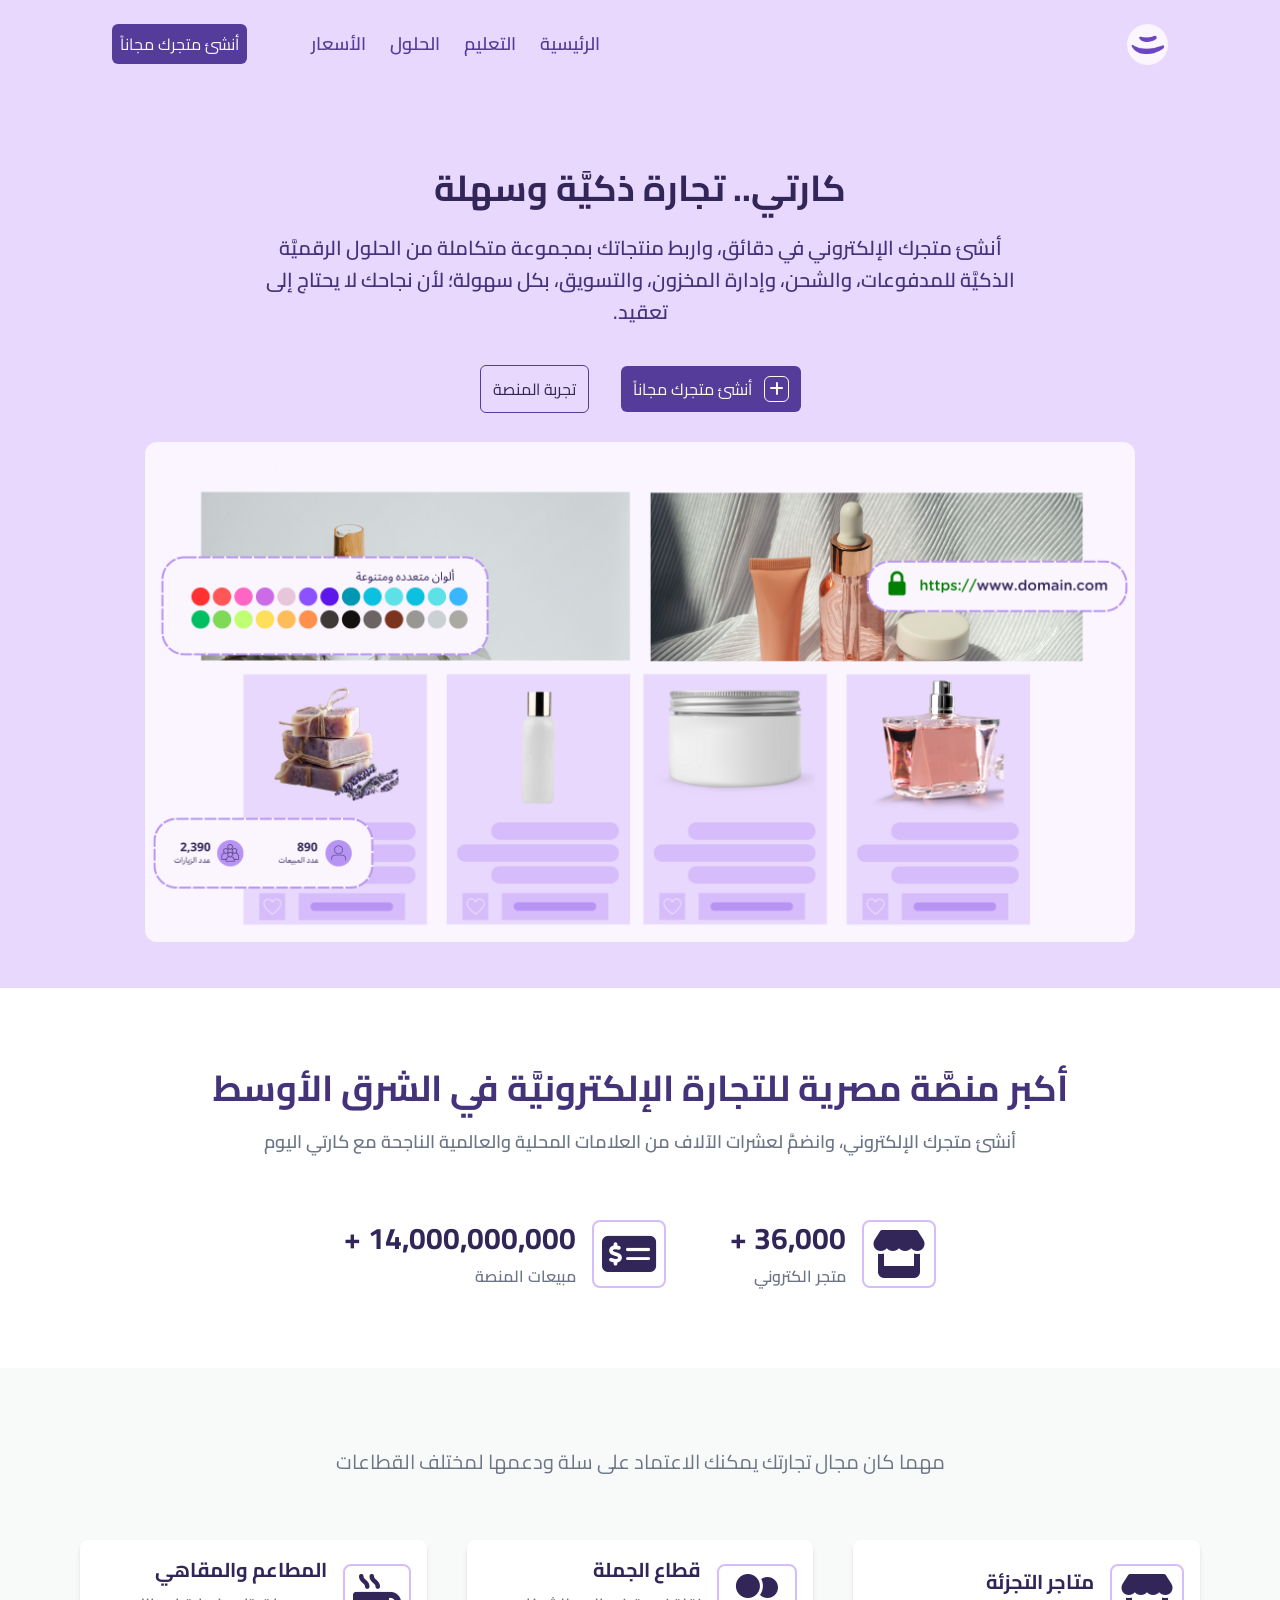
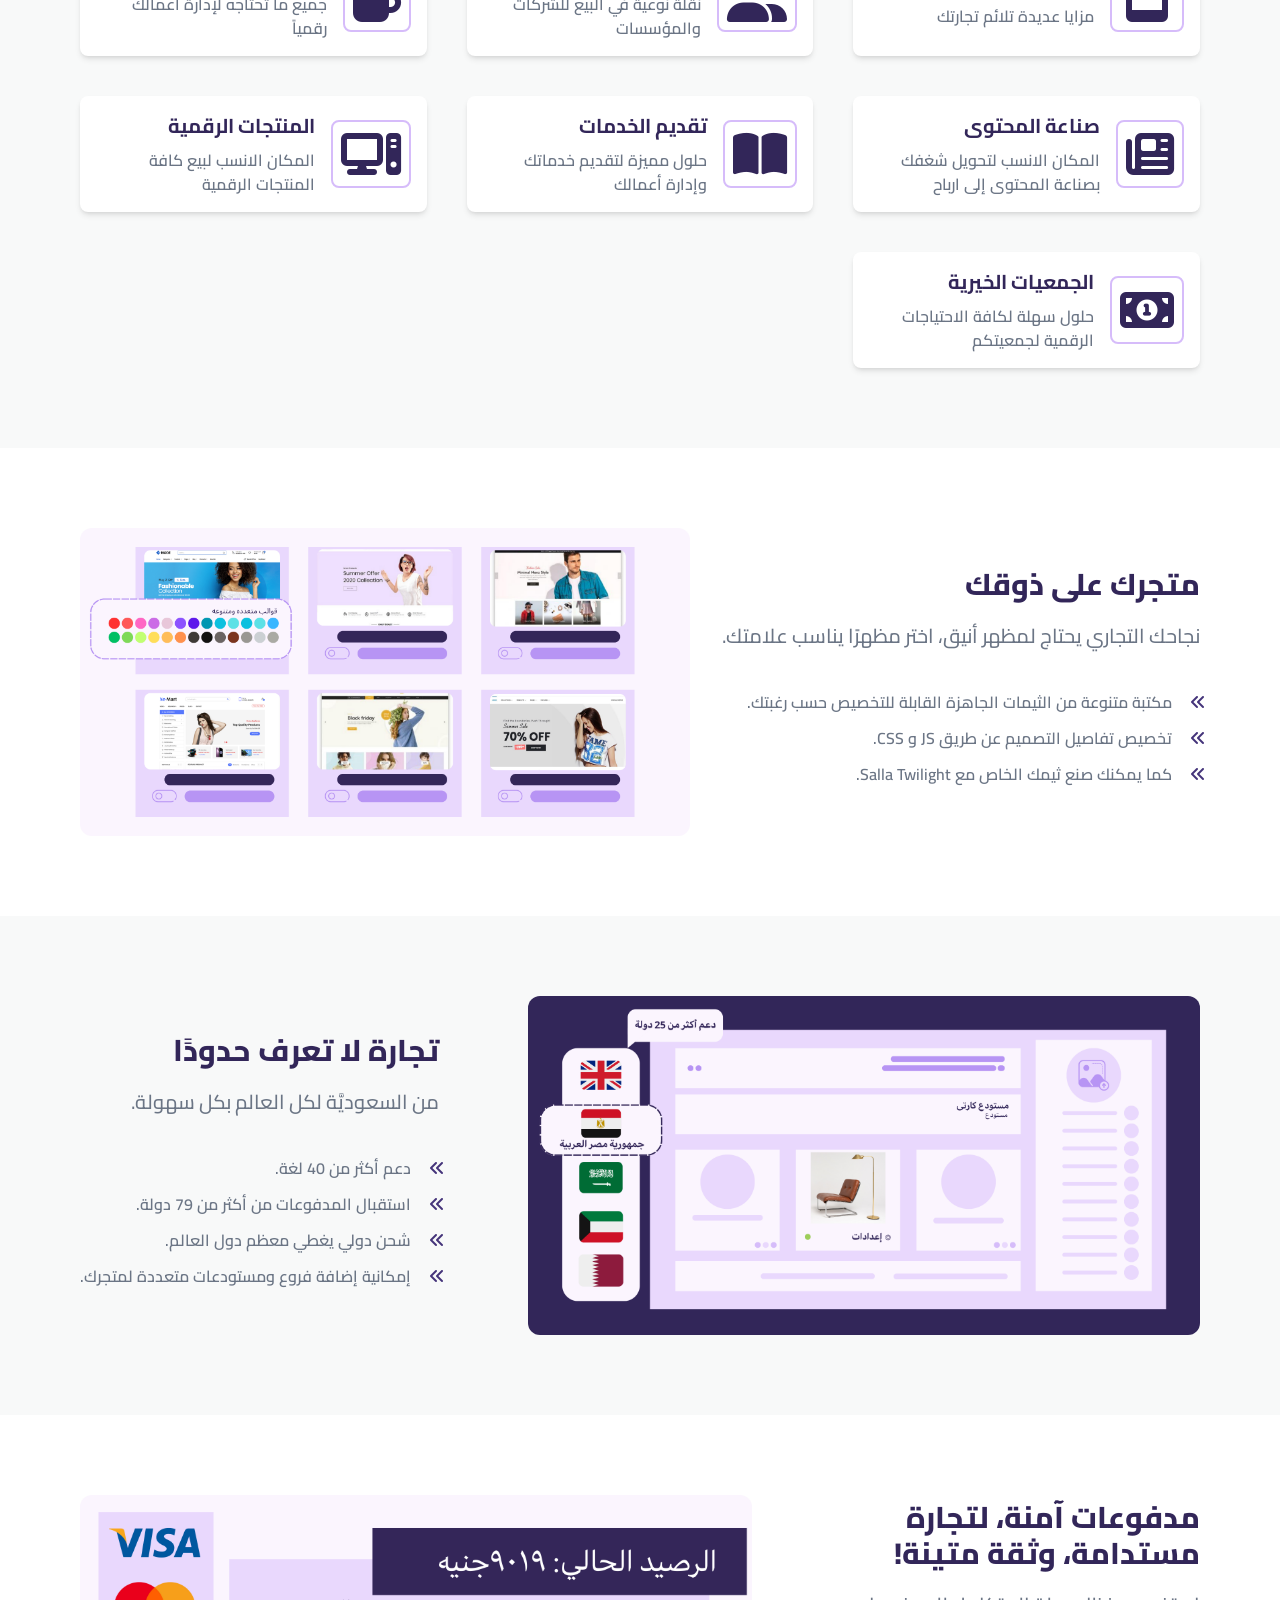
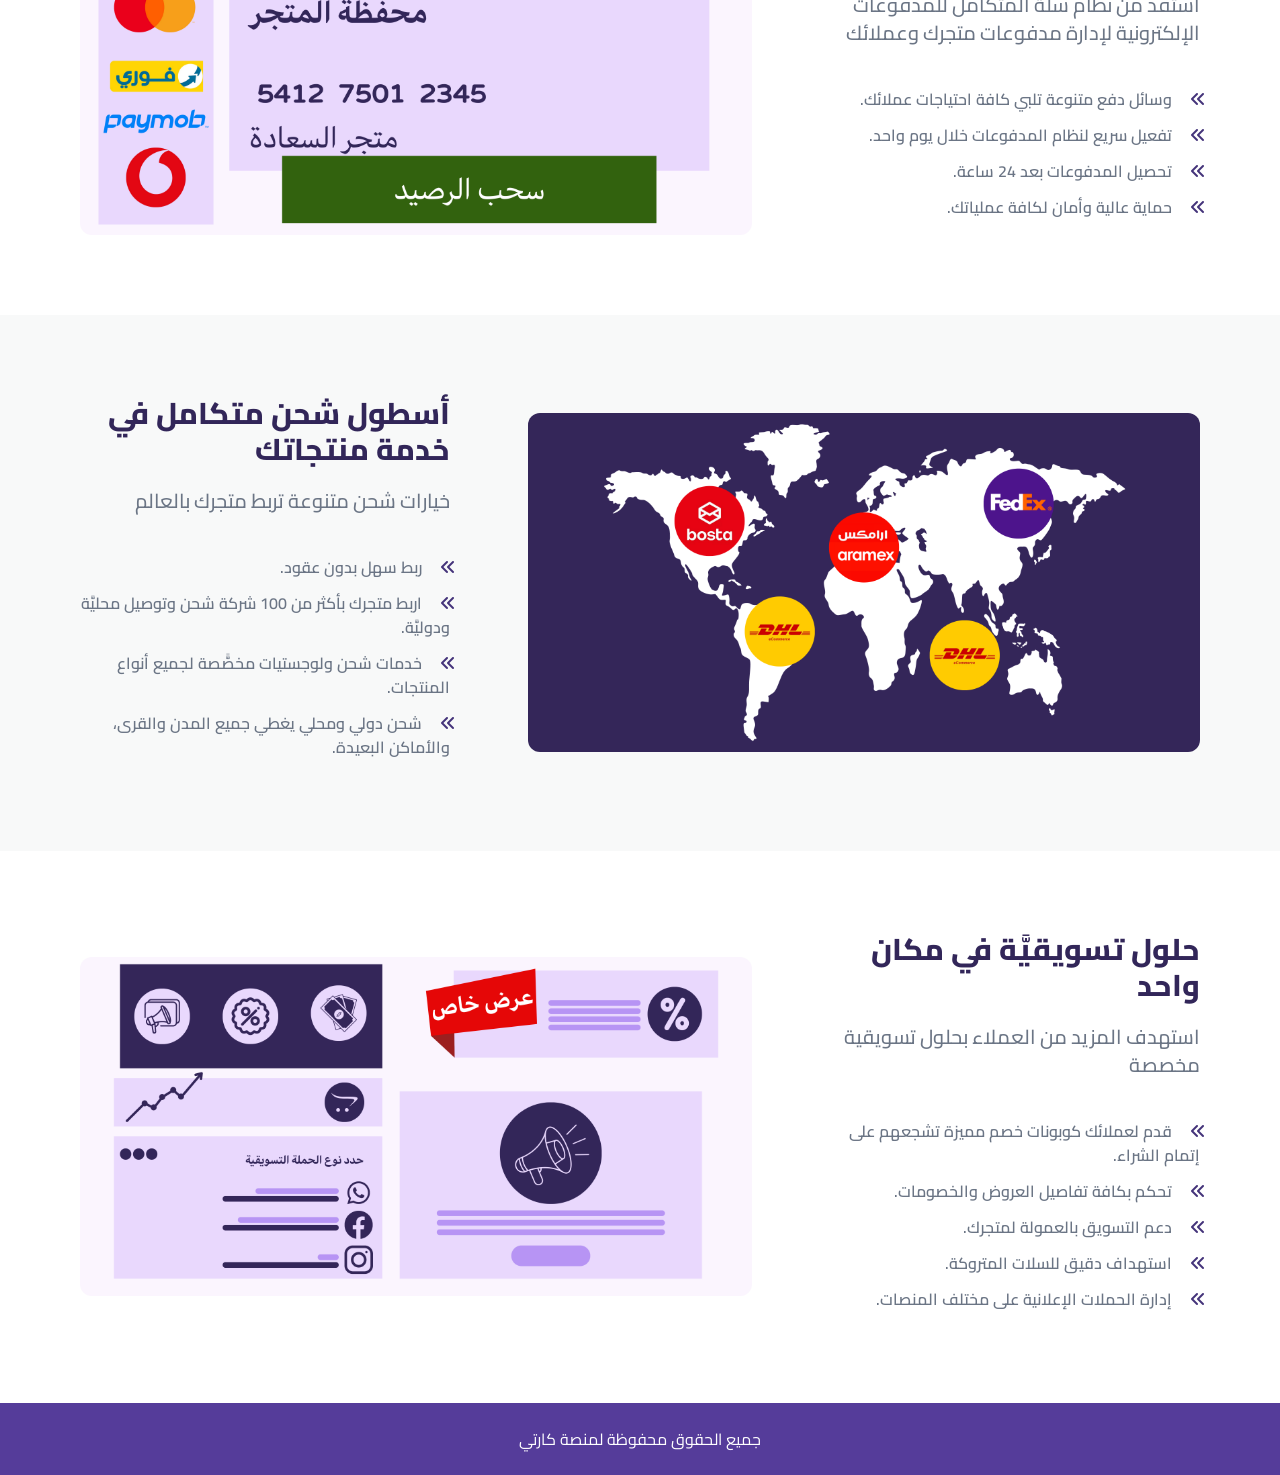
==== index.html @ 10e51c7d "Uplaod Design" ====
<!DOCTYPE html>
<html lang="en" dir="rtl">
<head>
    <meta charset="UTF-8">
    <meta http-equiv="X-UA-Compatible" content="IE=edge">
    <meta name="viewport" content="width=device-width, initial-scale=1.0">
    <title>الرئيسية - كارتي</title>
    <!-- Tailwind CSS file -->
    <link href="./css/tailwind.css" rel="stylesheet">
    <!-- Font Awesome CSS file -->
    <link href="./css/all.min.css" rel="stylesheet">
    <!-- Google Font -->
    <link rel="preconnect" href="https://fonts.googleapis.com">
    <link rel="preconnect" href="https://fonts.gstatic.com" crossorigin>
    <link href="https://fonts.googleapis.com/css2?family=Cairo:wght@200;300;400;500;600;700;800;900;1000&family=Raleway:wght@100;200;300;400;500;600;700;800;900&display=swap" rel="stylesheet">
    <!-- Animation cdn -->
    <link href="https://unpkg.com/aos@2.3.1/dist/aos.css" rel="stylesheet">
    <!-- Icon -->
    <link rel="icon" href="./img/logo.ico">
</head>
<body>
    <div id="app" class="relative">
        <!-- ********** Start Navbar ********** -->
        <nav class="navbar h-[88px] bg-purple-100 fixed left-0 top-0 w-full z-50 py-2">
            <div class="container px-5 xl:px-28 mx-auto flex justify-between items-center">
                <!-- Logo -->
                <div class="logo w-36 max-h-[41px]">
                    <img loading="lazy" src="./img/logo.ico" alt="logo" class="max-w-full max-h-[41px]">
                </div>
                <div class="row flex justify-between items-center">
                    <!-- UL Navbar -->
                    <div class="ul flex gap-8 items-center py-4">
                        <!-- Nav in full screen -->
                        <div class="flex gap-16">
                            <ul class="hidden lg:flex gap-6 font-medium text-white items-center">
                                <li>
                                    <a href="#" class="hover:text-purple-900 text-purple-700 font-semibold text-lg duration-300" aria-label="Read more about Seminole tax hike"
                                        data-text="home">الرئيسية</a>
                                </li>
                                <li>
                                    <a href="#learn" class="hover:text-purple-900 text-purple-700 font-semibold text-lg duration-300"
                                        aria-label="Read more about Seminole tax hike" data-text="learn">التعليم</a>
                                </li>
                                <li>
                                    <a href="#solve" class="hover:text-purple-900 text-purple-700 font-semibold text-lg duration-300"
                                        aria-label="Read more about Seminole tax hike" data-text="solve">الحلول</a>
                                </li>
                                <li>
                                    <a href="#price" class="hover:text-purple-900 text-purple-700 font-semibold text-lg duration-300"
                                        aria-label="Read more about Seminole tax hike" data-text="price">الأسعار</a>
                                </li>
                            </ul>
                            <div class="signup hidden lg:flex">
                                <a href="#" target="_blank" class="bg-purple-700 hover:bg-purple-800 py-2 px-2 duration-300 text-warning-50 rounded-md">أنشئ متجرك مجاناً</a>
                            </div>
                        </div>
                        <!-- Nav in Mobile -->
                        <ul class="sidebar w-full flex flex-col gap-4 py-3 absolute left-0 top-[57px] -translate-x-[100%] bg-purple-200 text-white duration-500">
                            <li>
                                <a href="#" class="w-full p-2 hover:text-purple-900 hover:bg-purple-400 duration-300 block"
                                    aria-label="Read more about Seminole tax hike" data-text="home">الرئيسية</a>
                            </li>
                            <li>
                                <a href="#learn" class="w-full p-2 hover:text-purple-900 hover:bg-purple-400 duration-300 block"
                                    aria-label="Read more about Seminole tax hike" data-text="learn">التعليم</a>
                            </li>
                            <li>
                                <a href="#solve" class="w-full p-2 hover:text-purple-900 hover:bg-purple-400 duration-300 block"
                                    aria-label="Read more about Seminole tax hike" data-text="solve">الحلول</a>
                            </li>
                            <li>
                                <a href="#price" class="w-full p-2 hover:text-purple-900 hover:bg-purple-400 duration-300 block"
                                aria-label="Read more about Seminole tax hike" data-text="price">الأسعار</a>
                            </li>
                            <div class="signup p-4 mx-auto">
                                <a href="#" target="_blank" class="bg-purple-700 hover:bg-purple-800 py-2 px-2 duration-300 text-warning-50 rounded-md">أنشئ متجرك مجاناً</a>
                            </div>
                        </ul>
                    </div>
                    <div class="text-2xl cursor-pointer lg:hidden w-[30px]">
                        <span class="toggler fas fa-bars block h-full w-full"></span>
                    </div>
                </div>
            </div>
        </nav>
        <!-- ********** End Navbar ********** -->
        <!-- ********** Start header ********** -->
        <header class="bg-purple-100 mt-[88px] py-6 md:pb-10 md:pt-20 min-h-[100vh]">
            <div class="container px-5 xl:px-6 mx-auto">
                <!-- Info -->
                <div class="info text-center">
                    <h1 class="text-2xl sm:text-4xl font-bold text-purple-900 mb-6">كارتي.. تجارة ذكيَّة وسهلة</h1>
                    <p class="sm:max-w-3xl text-xl mx-auto leading-8 font-semibold text-purple-800">أنشئ متجرك الإلكتروني في دقائق، واربط منتجاتك بمجموعة متكاملة من الحلول الرقميَّة الذكيَّة للمدفوعات، والشحن، وإدارة
                    المخزون، والتسويق، بكل سهولة؛ لأن نجاحك لا يحتاج إلى تعقيد.</p>
                </div>
                <!-- Buttons -->
                <div class="btn mt-8 sm:mt-12 flex justify-center items-center flex-wrap gap-8">
                    <div class="signup">
                        <a href="#" target="_blank"
                            class="bg-purple-700 hover:bg-purple-800 py-2 px-3 duration-300 text-warning-50 rounded-md">
                            <i class="fas fa-plus border p-1 rounded-md ml-2"></i>
                            أنشئ متجرك
                            مجاناً</a>
                    </div>
                    <div class="signup">
                        <a href="#" target="_blank"
                            class="bg-transparent text-purple-900 hover:bg-purple-800 hover:text-warning-50 py-2 px-3 duration-300 border border-purple-700 rounded-md">تجربة المنصة</a>
                    </div>
                </div>
                <!-- Image -->
                <div class="img max-w-[990px] mx-auto rounded-xl overflow-hidden mt-10">
                    <img src="./img/1.png" alt="img-home" class="max-w-full max-h-full" loading="lazy">
                </div>
            </div>
        </header>
        <!-- ********** End header ********** -->
        <!-- ********** Start About ********** -->
        <div class="about-us py-20">
            <div class="container mx-auto text-center">
                <div class="info">
                    <h2 class="title text-2xl md:text-4xl font-bold text-purple-800 mb-2 md:mb-5">أكبر منصَّة مصرية للتجارة الإلكترونيَّة في الشرق الأوسط</h2>
                    <p class="title text-lg font-semibold text-secondary-700">أنشئ متجرك الإلكتروني، وانضمَّ لعشرات الآلاف من العلامات المحلية والعالمية الناجحة مع كارتي اليوم</p>
                </div>
                <div class="numbers mt-16">
                    <div class="row flex flex-col sm:flex-row gap-16 sm:justify-center">
                        <!-- Col 1 -->
                        <div class="col flex gap-4 items-center justify-center">
                            <div class="icon p-2 text-5xl border-2 text-purple-900 border-purple-200 rounded-lg">
                                <i class="fa-solid fa-store"></i>
                            </div>
                            <div class="num flex flex-col gap-2 items-start">
                                <p class="text-3xl font-bold text-purple-900">36,000 +</p>
                                <span class="font-semibold text-secondary-700">متجر الكتروني</span>
                            </div>
                        </div>
                        <!-- Col 2 -->
                        <div class="col flex gap-4 items-center justify-center">
                            <div class="icon p-2 text-5xl border-2 text-purple-900 border-purple-200 rounded-lg">
                                <i class="fa-solid fa-money-check-dollar"></i>
                            </div>
                            <div class="num flex flex-col gap-2 items-start">
                                <p class="text-3xl font-bold text-purple-900">14,000,000,000 +</p>
                                <span class="font-semibold text-secondary-700">مبيعات المنصة</span>
                            </div>
                        </div>
                    </div>
                </div>
            </div>
        </div>
        <!-- ********** End About ********** -->
        <!-- ********** Start Advantages ********** -->
        <div class="advantages py-20 bg-secondary-50">
            <div class="container mx-auto text-center xl:px-20">
                <p class="text-secondary-700 text-xl">مهما كان مجال تجارتك يمكنك الاعتماد على سلة ودعمها لمختلف القطاعات</p>
                <!-- Row -->
                <div class="row grid sm:grid-cols-2 lg:grid-cols-3 gap-10 mt-16">
                    <!-- Col -->
                    <div class="col flex gap-4 items-center rounded-lg shadow-md p-4 bg-[white] cursor-pointer">
                        <div class="icon p-2 text-5xl border-2 text-purple-900 border-purple-200 rounded-lg">
                            <i class="fa-solid fa-store"></i>
                        </div>
                        <div class="num flex flex-col gap-2 items-start">
                            <p class="text-xl font-bold text-purple-900">متاجر التجزئة</p>
                            <span class="font-semibold text-secondary-700 text-right">مزايا عديدة تلائم تجارتك</span>
                        </div>
                    </div>
                    <!-- Col -->
                    <div class="col flex gap-4 items-center rounded-lg shadow-md p-4 bg-[white] cursor-pointer">
                        <div class="icon p-2 text-5xl border-2 text-purple-900 border-purple-200 rounded-lg">
                            <i class="fas fa-user-group"></i>
                        </div>
                        <div class="num flex flex-col gap-2 items-start">
                            <p class="text-xl font-bold text-purple-900">قطاع الجملة</p>
                            <span class="font-semibold text-secondary-700 text-right">نقلة نوعية في البيع للشركات والمؤسسات</span>
                        </div>
                    </div>
                    <!-- Col -->
                    <div class="col flex gap-4 items-center rounded-lg shadow-md p-4 bg-[white] cursor-pointer">
                        <div class="icon p-2 text-5xl border-2 text-purple-900 border-purple-200 rounded-lg">
                            <i class="fas fa-mug-hot"></i>
                        </div>
                        <div class="num flex flex-col gap-2 items-start">
                            <p class="text-xl font-bold text-purple-900">المطاعم والمقاهي</p>
                            <span class="font-semibold text-secondary-700 text-right">جميع ما تحتاجه لإدارة اعمالك رقمياً</span>
                        </div>
                    </div>
                    <!-- Col -->
                    <div class="col flex gap-4 items-center rounded-lg shadow-md p-4 bg-[white] cursor-pointer">
                        <div class="icon p-2 text-5xl border-2 text-purple-900 border-purple-200 rounded-lg">
                            <i class="fas fa-newspaper"></i>
                        </div>
                        <div class="num flex flex-col gap-2 items-start">
                            <p class="text-xl font-bold text-purple-900">صناعة المحتوى</p>
                            <span class="font-semibold text-secondary-700 text-right">المكان الانسب لتحويل شغفك بصناعة المحتوى إلى ارباح</span>
                        </div>
                    </div>
                    <!-- Col -->
                    <div class="col flex gap-4 items-center rounded-lg shadow-md p-4 bg-[white] cursor-pointer">
                        <div class="icon p-2 text-5xl border-2 text-purple-900 border-purple-200 rounded-lg">
                            <i class="fas fa-book-open"></i>
                        </div>
                        <div class="num flex flex-col gap-2 items-start">
                            <p class="text-xl font-bold text-purple-900">تقديم الخدمات</p>
                            <span class="font-semibold text-secondary-700 text-right">حلول مميزة لتقديم خدماتك وإدارة أعمالك</span>
                        </div>
                    </div>
                    <!-- Col -->
                    <div class="col flex gap-4 items-center rounded-lg shadow-md p-4 bg-[white] cursor-pointer">
                        <div class="icon p-2 text-5xl border-2 text-purple-900 border-purple-200 rounded-lg">
                            <i class="fas fa-computer"></i>
                        </div>
                        <div class="num flex flex-col gap-2 items-start">
                            <p class="text-xl font-bold text-purple-900">المنتجات الرقمية</p>
                            <span class="font-semibold text-secondary-700 text-right">المكان الانسب لبيع كافة المنتجات الرقمية</span>
                        </div>
                    </div>
                    <!-- Col -->
                    <div class="col flex gap-4 items-center rounded-lg shadow-md p-4 bg-[white] cursor-pointer">
                        <div class="icon p-2 text-5xl border-2 text-purple-900 border-purple-200 rounded-lg">
                            <i class="fas fa-money-bill-1"></i>
                        </div>
                        <div class="num flex flex-col gap-2 items-start">
                            <p class="text-xl font-bold text-purple-900">الجمعيات الخيرية</p>
                            <span class="font-semibold text-secondary-700 text-right">حلول سهلة لكافة الاحتياجات الرقمية لجمعيتكم</span>
                        </div>
                    </div>
                </div>
            </div>
        </div>
        <!-- ********** End Advantages ********** -->
        <!-- ********** Start your site ********** -->
        <div class="your-site py-20">
            <div class="container mx-auto xl:px-20">
                <div class="row flex flex-col-reverse lg:flex-row lg:items-center justify-between gap-8">
                    <!-- Text -->
                    <div class="col text">
                        <h3 class="text-2xl sm:text-3xl font-extrabold text-purple-900">متجرك على ذوقك</h3>
                        <p class="text-secondary-700 text-lg sm:text-xl font-medium my-5">نجاحك التجاري يحتاج لمظهر أنيق، اختر مظهرًا يناسب علامتك.</p>
                        <ul class="mt-10 text-sm sm:text-base">
                            <li class="text-secondary-700 mb-3 font-semibold">
                                <i class="fas fa-angle-left text-purple-800 block -ml-5"></i>
                                <i class="fas fa-angle-left text-purple-800 block ml-5"></i>
                                مكتبة متنوعة من الثيمات الجاهزة القابلة للتخصيص حسب رغبتك.
                            </li>
                            <li class="text-secondary-700 mb-3 font-semibold">
                                <i class="fas fa-angle-left text-purple-800 block -ml-5"></i>
                                <i class="fas fa-angle-left text-purple-800 block ml-5"></i>
                                تخصيص تفاصيل التصميم عن طريق JS و CSS.
                            </li>
                            <li class="text-secondary-700 mb-3 font-semibold">
                                <i class="fas fa-angle-left text-purple-800 block -ml-5"></i>
                                <i class="fas fa-angle-left text-purple-800 block ml-5"></i>
                                كما يمكنك صنع ثيمك الخاص مع Salla Twilight.
                            </li>
                        </ul>
                    </div>
                    <!-- Img -->
                    <div class="col img flex-1 rounded-xl overflow-hidden">
                        <img loading="lazy" src="./img/6.png" alt="your-site">
                    </div>
                </div>
            </div>
        </div>
        <!-- ********** End your site ********** -->
        <!-- ********** Start comm ********** -->
        <div class="comm py-20 bg-secondary-50">
            <div class="container mx-auto xl:px-20">
                <div class="row flex flex-col lg:flex-row lg:items-center justify-between gap-8">
                    <!-- Img -->
                    <div class="col img flex-1 rounded-xl overflow-hidden lg:max-w-[60%]">
                        <img loading="lazy" src="./img/2.png" alt="your-site">
                    </div>
                    <!-- Text -->
                    <div class="col text">
                        <h3 class="text-2xl sm:text-3xl font-extrabold text-purple-900">تجارة لا تعرف حدودًا</h3>
                        <p class="text-secondary-700 text-lg sm:text-xl font-medium my-5">من السعوديَّة لكل العالم بكل سهولة.</p>
                        <ul class="mt-10 text-sm sm:text-base">
                            <li class="text-secondary-700 mb-3 font-semibold">
                                <i class="fas fa-angle-left text-purple-800 block -ml-5"></i>
                                <i class="fas fa-angle-left text-purple-800 block ml-5"></i>
                                دعم أكثر من 40 لغة.
                            </li>
                            <li class="text-secondary-700 mb-3 font-semibold">
                                <i class="fas fa-angle-left text-purple-800 block -ml-5"></i>
                                <i class="fas fa-angle-left text-purple-800 block ml-5"></i>
                                استقبال المدفوعات من أكثر من 79 دولة.
                            </li>
                            <li class="text-secondary-700 mb-3 font-semibold">
                                <i class="fas fa-angle-left text-purple-800 block -ml-5"></i>
                                <i class="fas fa-angle-left text-purple-800 block ml-5"></i>
                                شحن دولي يغطي معظم دول العالم.
                            </li>
                            <li class="text-secondary-700 mb-3 font-semibold">
                                <i class="fas fa-angle-left text-purple-800 block -ml-5"></i>
                                <i class="fas fa-angle-left text-purple-800 block ml-5"></i>
                                إمكانية إضافة فروع ومستودعات متعددة لمتجرك.
                            </li>
                        </ul>
                    </div>
                </div>
            </div>
        </div>
        <!-- ********** End comm ********** -->
        <!-- ********** Start payment ********** -->
        <div class="payment py-20">
            <div class="container mx-auto xl:px-20">
                <div class="row flex flex-col-reverse lg:flex-row lg:items-center justify-between gap-8">
                    <!-- Text -->
                    <div class="col text lg:max-w-[33%]">
                        <h3 class="text-2xl sm:text-3xl font-extrabold text-purple-900">مدفوعات آمنة، لتجارة مستدامة، وثقة متينة!</h3>
                        <p class="text-secondary-700 text-lg sm:text-xl font-medium my-5">استفد من نظام سلة المتكامل للمدفوعات الإلكترونية لإدارة مدفوعات متجرك وعملائك</p>
                        <ul class="mt-10 text-sm sm:text-base">
                            <li class="text-secondary-700 mb-3 font-semibold">
                                <i class="fas fa-angle-left text-purple-800 block -ml-5"></i>
                                <i class="fas fa-angle-left text-purple-800 block ml-5"></i>
                                وسائل دفع متنوعة تلبي كافة احتياجات عملائك.
                            </li>
                            <li class="text-secondary-700 mb-3 font-semibold">
                                <i class="fas fa-angle-left text-purple-800 block -ml-5"></i>
                                <i class="fas fa-angle-left text-purple-800 block ml-5"></i>
                                تفعيل سريع لنظام المدفوعات خلال يوم واحد.
                            </li>
                            <li class="text-secondary-700 mb-3 font-semibold">
                                <i class="fas fa-angle-left text-purple-800 block -ml-5"></i>
                                <i class="fas fa-angle-left text-purple-800 block ml-5"></i>
                                تحصيل المدفوعات بعد 24 ساعة.
                            </li>
                            <li class="text-secondary-700 mb-3 font-semibold">
                                <i class="fas fa-angle-left text-purple-800 block -ml-5"></i>
                                <i class="fas fa-angle-left text-purple-800 block ml-5"></i>
                            حماية عالية وأمان لكافة عملياتك.
                            </li>
                        </ul>
                    </div>
                    <!-- Img -->
                    <div class="col img flex-1 rounded-xl overflow-hidden lg:max-w-[60%]">
                        <img loading="lazy" src="./img/4.png" alt="your-site">
                    </div>
                </div>
            </div>
        </div>
        <!-- ********** End payment ********** -->
        <!-- ********** Start link ********** -->
        <div class="link py-20 bg-secondary-50">
            <div class="container mx-auto xl:px-20">
                <div class="row flex flex-col lg:flex-row lg:items-center justify-between gap-8">
                    <!-- Img -->
                    <div class="col img flex-1 rounded-xl overflow-hidden lg:max-w-[60%]">
                        <img loading="lazy" src="./img/5.png" alt="your-site">
                    </div>
                    <!-- Text -->
                    <div class="col text lg:max-w-[33%]">
                        <h3 class="text-2xl sm:text-3xl font-extrabold text-purple-900">أسطول شحن متكامل في خدمة منتجاتك</h3>
                        <p class="text-secondary-700 text-lg sm:text-xl font-medium my-5">خيارات شحن متنوعة تربط متجرك بالعالم</p>
                        <ul class="mt-10 text-sm sm:text-base">
                            <li class="text-secondary-700 mb-3 font-semibold">
                                <i class="fas fa-angle-left text-purple-800 block -ml-5"></i>
                                <i class="fas fa-angle-left text-purple-800 block ml-5"></i>
                                ربط سهل بدون عقود.
                            </li>
                            <li class="text-secondary-700 mb-3 font-semibold">
                                <i class="fas fa-angle-left text-purple-800 block -ml-5"></i>
                                <i class="fas fa-angle-left text-purple-800 block ml-5"></i>
                                اربط متجرك بأكثر من 100 شركة شحن وتوصيل محليَّة ودوليَّة.
                            </li>
                            <li class="text-secondary-700 mb-3 font-semibold">
                                <i class="fas fa-angle-left text-purple-800 block -ml-5"></i>
                                <i class="fas fa-angle-left text-purple-800 block ml-5"></i>
                                خدمات شحن ولوجستيات مخصًّصة لجميع أنواع المنتجات.
                            </li>
                            <li class="text-secondary-700 mb-3 font-semibold">
                                <i class="fas fa-angle-left text-purple-800 block -ml-5"></i>
                                <i class="fas fa-angle-left text-purple-800 block ml-5"></i>
                            شحن دولي ومحلي يغطي جميع المدن والقرى، والأماكن البعيدة.
                            </li>
                        </ul>
                    </div>
                </div>
            </div>
        </div>
        <!-- ********** End link ********** -->
        <!-- ********** Start solve ********** -->
        <div class="solve py-20">
            <div class="container mx-auto xl:px-20">
                <div class="row flex flex-col-reverse lg:flex-row lg:items-center justify-between gap-8">
                    <!-- Text -->
                    <div class="col text lg:max-w-[33%]">
                        <h3 class="text-2xl sm:text-3xl font-extrabold text-purple-900">حلول تسويقيَّة في مكان واحد</h3>
                        <p class="text-secondary-700 text-lg sm:text-xl font-medium my-5">استهدف المزيد من العملاء بحلول تسويقية مخصصة</p>
                        <ul class="mt-10 text-sm sm:text-base">
                            <li class="text-secondary-700 mb-3 font-semibold">
                                <i class="fas fa-angle-left text-purple-800 block -ml-5"></i>
                                <i class="fas fa-angle-left text-purple-800 block ml-5"></i>
                                قدم لعملائك كوبونات خصم مميزة تشجعهم على إتمام الشراء.
                            </li>
                            <li class="text-secondary-700 mb-3 font-semibold">
                                <i class="fas fa-angle-left text-purple-800 block -ml-5"></i>
                                <i class="fas fa-angle-left text-purple-800 block ml-5"></i>
                                تحكم بكافة تفاصيل العروض والخصومات.
                            </li>
                            <li class="text-secondary-700 mb-3 font-semibold">
                                <i class="fas fa-angle-left text-purple-800 block -ml-5"></i>
                                <i class="fas fa-angle-left text-purple-800 block ml-5"></i>
                                دعم التسويق بالعمولة لمتجرك.
                            </li>
                            <li class="text-secondary-700 mb-3 font-semibold">
                                <i class="fas fa-angle-left text-purple-800 block -ml-5"></i>
                                <i class="fas fa-angle-left text-purple-800 block ml-5"></i>
                            استهداف دقيق للسلات المتروكة.
                            </li>
                            <li class="text-secondary-700 mb-3 font-semibold">
                                <i class="fas fa-angle-left text-purple-800 block -ml-5"></i>
                                <i class="fas fa-angle-left text-purple-800 block ml-5"></i>
                            إدارة الحملات الإعلانية على مختلف المنصات.
                            </li>
                        </ul>
                    </div>
                    <!-- Img -->
                    <div class="col img flex-1 rounded-xl overflow-hidden lg:max-w-[60%]">
                        <img loading="lazy" src="./img/3.png" alt="your-site">
                    </div>
                </div>
            </div>
        </div>
        <!-- ********** End solve ********** -->
        <!-- ********** Start Footer ********** -->
        <footer class="p-6 text-center text-[white] bg-purple-700">
            جميع الحقوق محفوظة لمنصة كارتي
        </footer>
        <!-- ********** End Footer ********** -->
    </div>
    <!-- Animation cdn -->
    <script src="https://unpkg.com/aos@2.3.1/dist/aos.js"></script>
    <script>
        AOS.init();
    </script>
    <!-- -----Tailwind-----  -->
    <!-- <script type="text/javascript" src="./node_modules/tw-elements/dist/js/tw-elements.umd.min.js"></script> -->
    <!-- main js -->
    <script src="./js/main.js"></script>
</body>
</html>
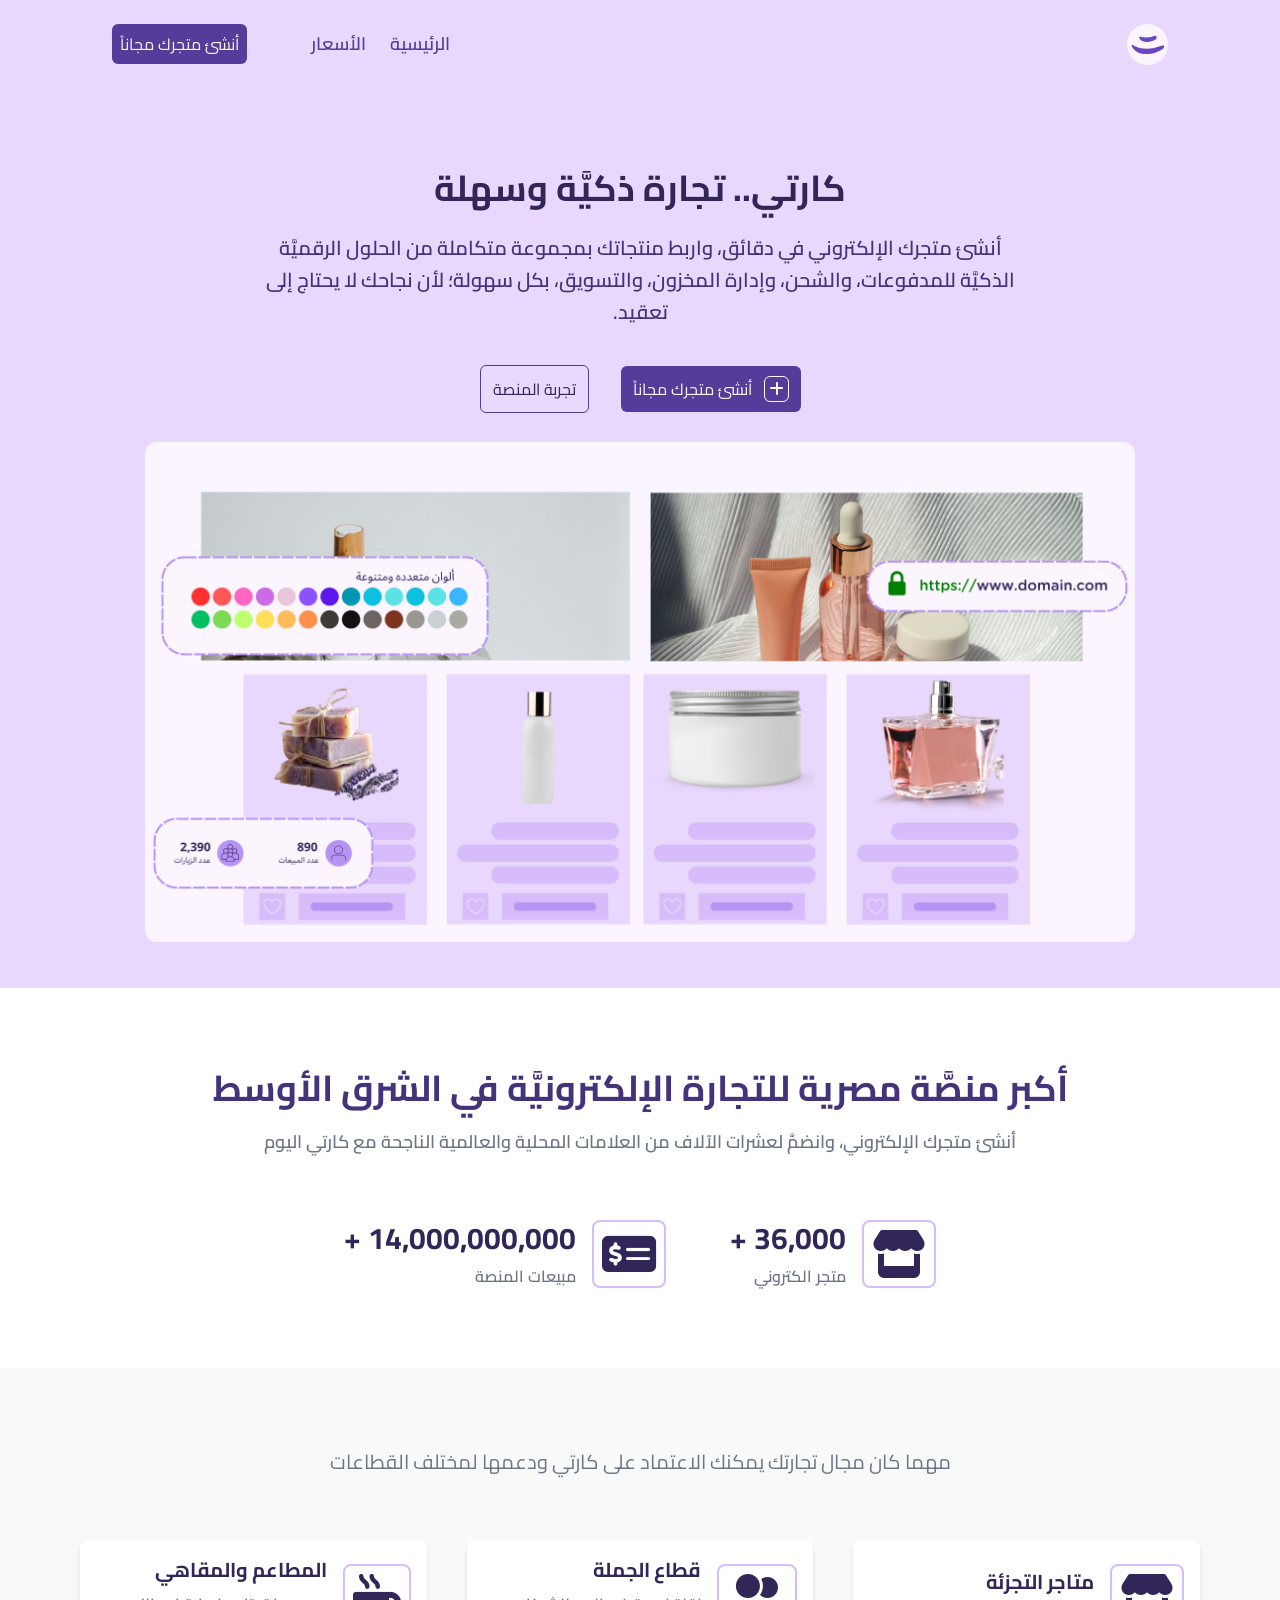
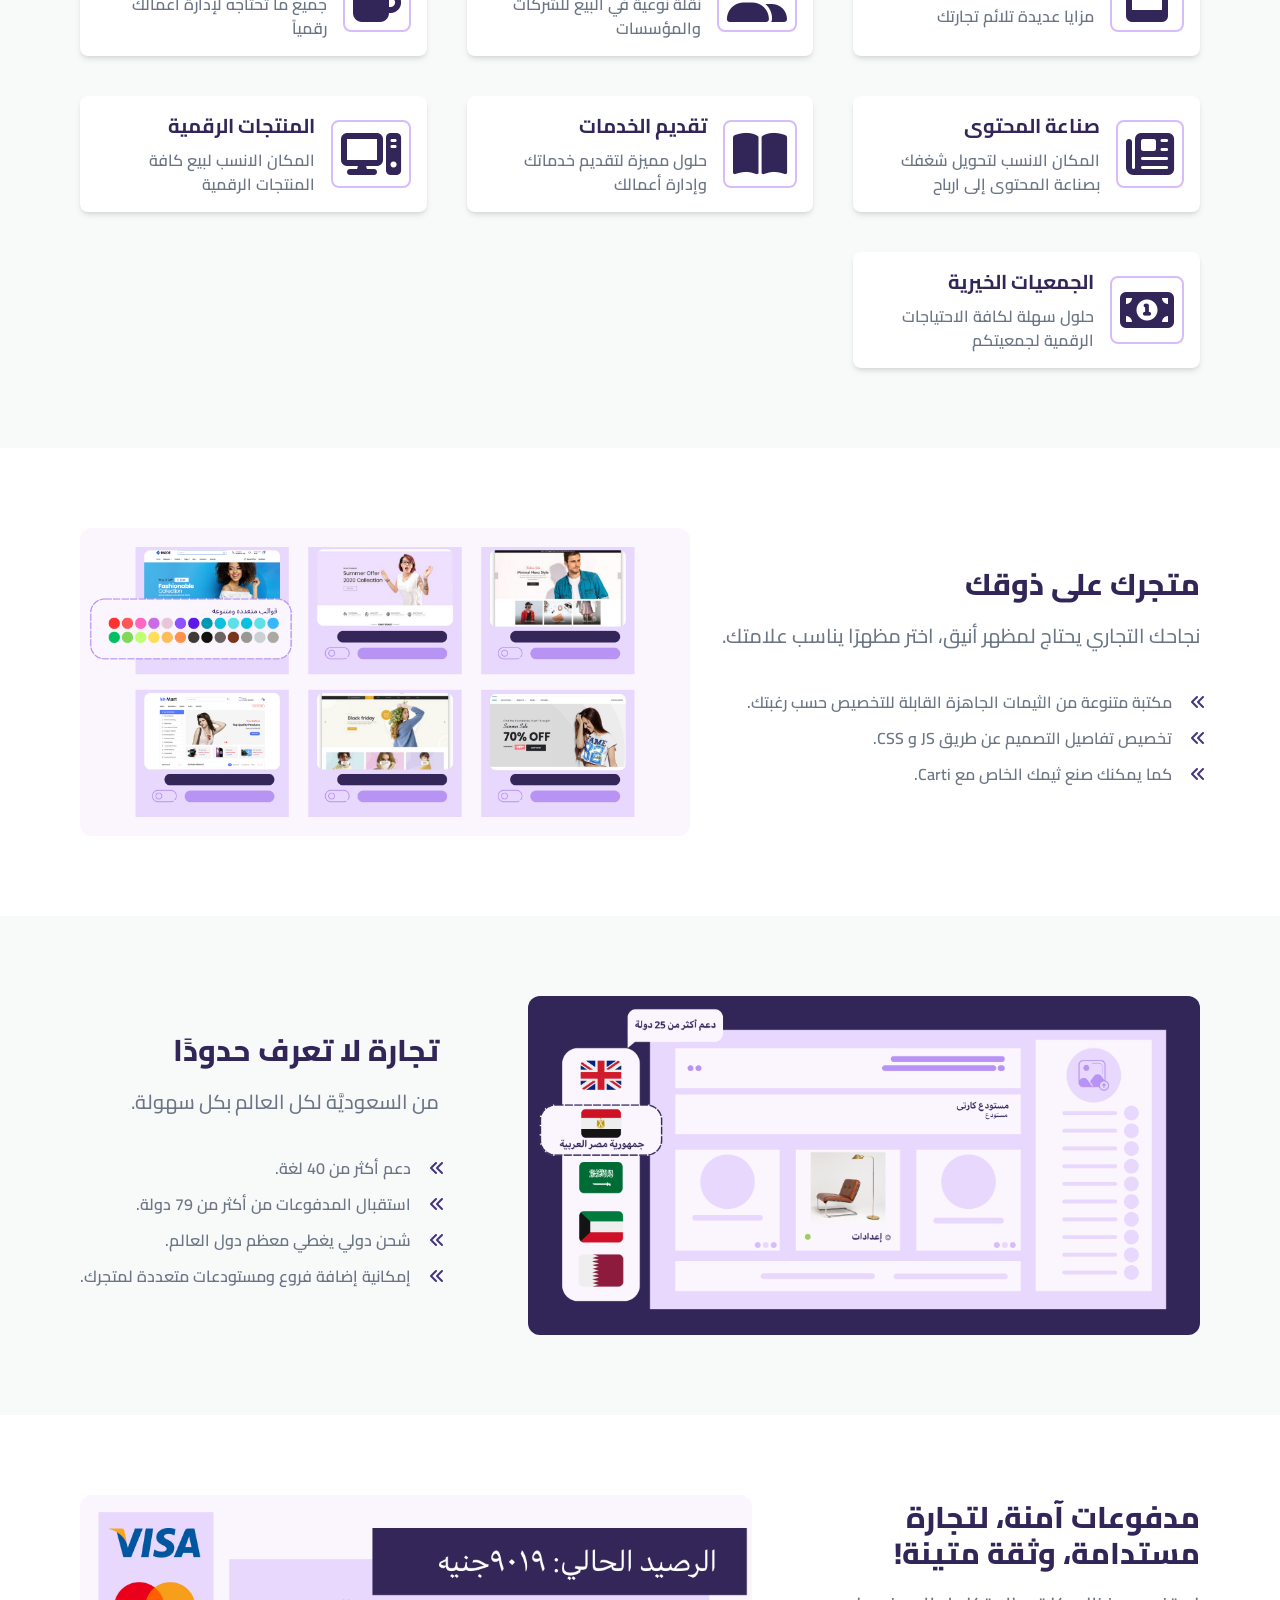
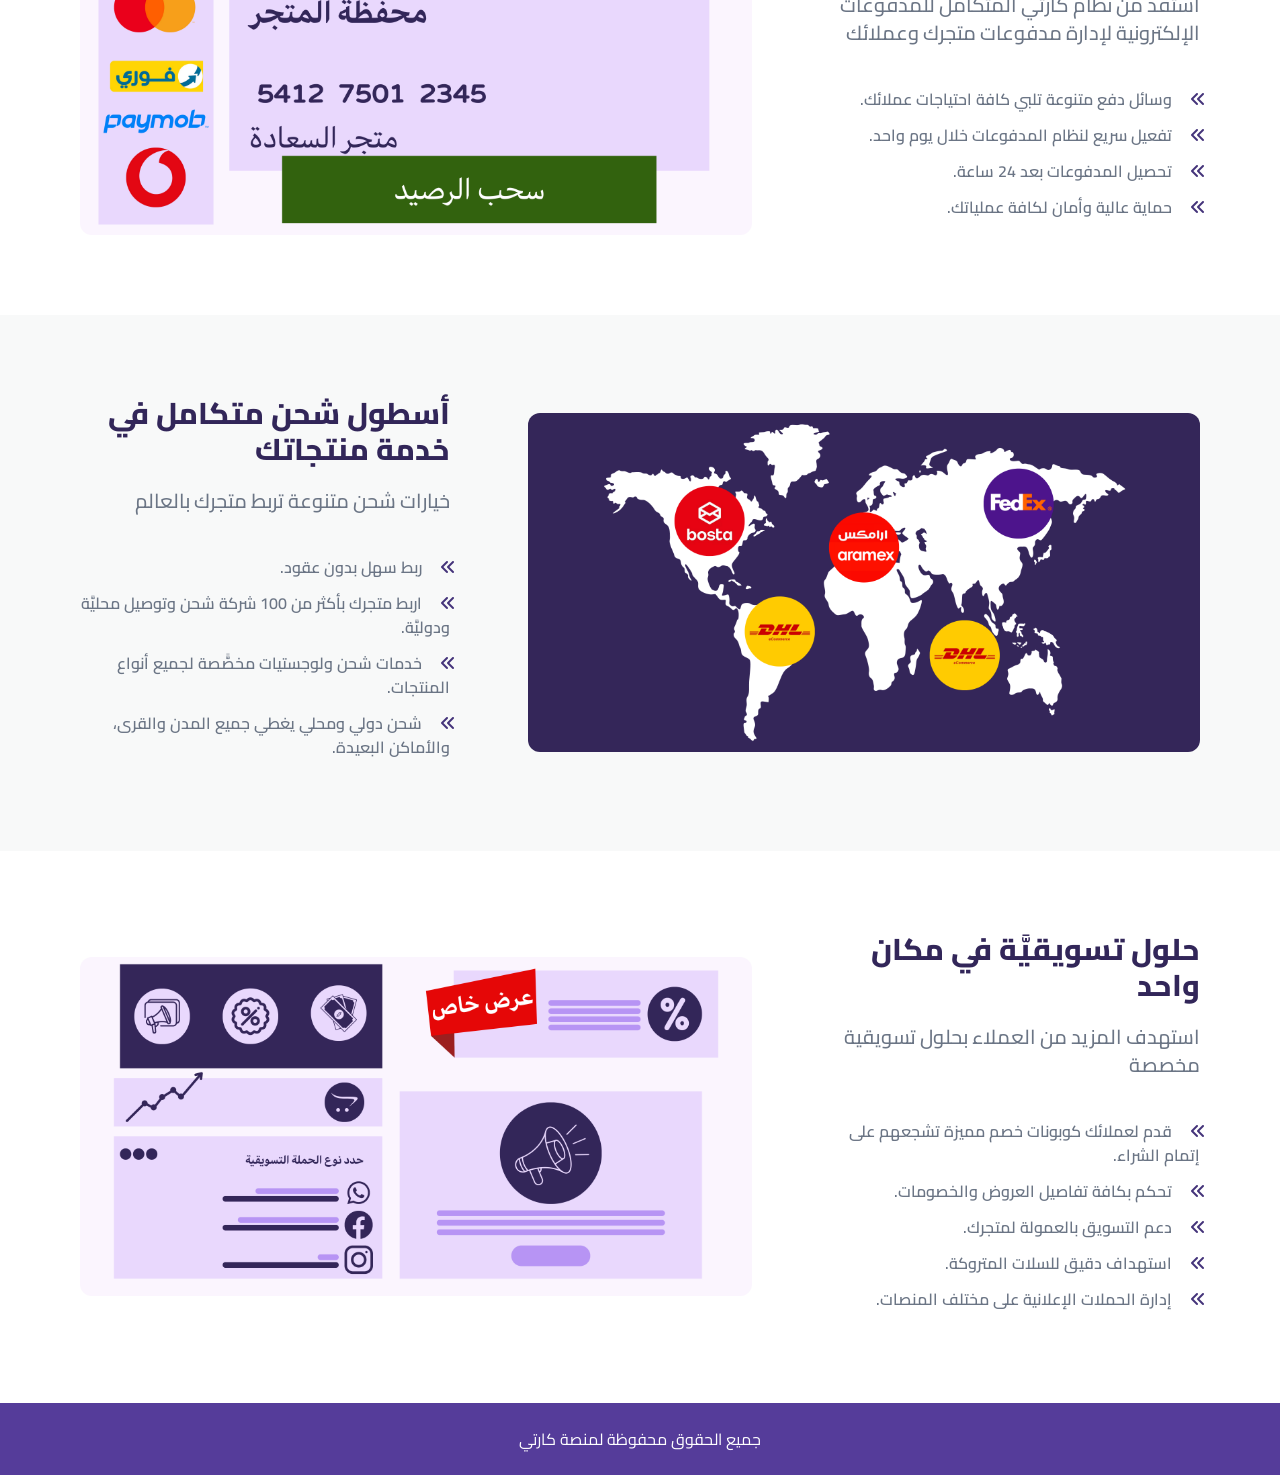
==== commit 6a25de7a: "new v" ====
--- a/index.html
+++ b/index.html
@@ -12,9 +12,8 @@
     <!-- Google Font -->
     <link rel="preconnect" href="https://fonts.googleapis.com">
     <link rel="preconnect" href="https://fonts.gstatic.com" crossorigin>
-    <link href="https://fonts.googleapis.com/css2?family=Cairo:wght@200;300;400;500;600;700;800;900;1000&family=Raleway:wght@100;200;300;400;500;600;700;800;900&display=swap" rel="stylesheet">
-    <!-- Animation cdn -->
-    <link href="https://unpkg.com/aos@2.3.1/dist/aos.css" rel="stylesheet">
+    <link href="https://fonts.googleapis.com/css2?family=Cairo:wght@200;300;400;500;600;700;800;900;1000&family=Raleway:wght@100;200;300;400;500;600;700;800;900&display=swap"
+        rel="stylesheet">
     <!-- Icon -->
     <link rel="icon" href="./img/logo.ico">
 </head>
@@ -34,19 +33,19 @@
                         <div class="flex gap-16">
                             <ul class="hidden lg:flex gap-6 font-medium text-white items-center">
                                 <li>
-                                    <a href="#" class="hover:text-purple-900 text-purple-700 font-semibold text-lg duration-300" aria-label="Read more about Seminole tax hike"
+                                    <a href="./index.html" class="hover:text-purple-900 text-purple-700 font-semibold text-lg duration-300" aria-label="Read more about Seminole tax hike"
                                         data-text="home">الرئيسية</a>
                                 </li>
-                                <li>
+                                <!-- <li>
                                     <a href="#learn" class="hover:text-purple-900 text-purple-700 font-semibold text-lg duration-300"
                                         aria-label="Read more about Seminole tax hike" data-text="learn">التعليم</a>
                                 </li>
                                 <li>
                                     <a href="#solve" class="hover:text-purple-900 text-purple-700 font-semibold text-lg duration-300"
                                         aria-label="Read more about Seminole tax hike" data-text="solve">الحلول</a>
-                                </li>
+                                </li> -->
                                 <li>
-                                    <a href="#price" class="hover:text-purple-900 text-purple-700 font-semibold text-lg duration-300"
+                                    <a href="./pricing.html" class="hover:text-purple-900 text-purple-700 font-semibold text-lg duration-300"
                                         aria-label="Read more about Seminole tax hike" data-text="price">الأسعار</a>
                                 </li>
                             </ul>
@@ -60,14 +59,14 @@
                                 <a href="#" class="w-full p-2 hover:text-purple-900 hover:bg-purple-400 duration-300 block"
                                     aria-label="Read more about Seminole tax hike" data-text="home">الرئيسية</a>
                             </li>
-                            <li>
+                            <!-- <li>
                                 <a href="#learn" class="w-full p-2 hover:text-purple-900 hover:bg-purple-400 duration-300 block"
                                     aria-label="Read more about Seminole tax hike" data-text="learn">التعليم</a>
                             </li>
                             <li>
                                 <a href="#solve" class="w-full p-2 hover:text-purple-900 hover:bg-purple-400 duration-300 block"
                                     aria-label="Read more about Seminole tax hike" data-text="solve">الحلول</a>
-                            </li>
+                            </li> -->
                             <li>
                                 <a href="#price" class="w-full p-2 hover:text-purple-900 hover:bg-purple-400 duration-300 block"
                                 aria-label="Read more about Seminole tax hike" data-text="price">الأسعار</a>
@@ -151,7 +150,7 @@
         <!-- ********** Start Advantages ********** -->
         <div class="advantages py-20 bg-secondary-50">
             <div class="container mx-auto text-center xl:px-20">
-                <p class="text-secondary-700 text-xl">مهما كان مجال تجارتك يمكنك الاعتماد على سلة ودعمها لمختلف القطاعات</p>
+                <p class="text-secondary-700 text-xl">مهما كان مجال تجارتك يمكنك الاعتماد على كارتي ودعمها لمختلف القطاعات</p>
                 <!-- Row -->
                 <div class="row grid sm:grid-cols-2 lg:grid-cols-3 gap-10 mt-16">
                     <!-- Col -->
@@ -250,7 +249,7 @@
                             <li class="text-secondary-700 mb-3 font-semibold">
                                 <i class="fas fa-angle-left text-purple-800 block -ml-5"></i>
                                 <i class="fas fa-angle-left text-purple-800 block ml-5"></i>
-                                كما يمكنك صنع ثيمك الخاص مع Salla Twilight.
+                                كما يمكنك صنع ثيمك الخاص مع Carti.
                             </li>
                         </ul>
                     </div>
@@ -308,7 +307,7 @@
                     <!-- Text -->
                     <div class="col text lg:max-w-[33%]">
                         <h3 class="text-2xl sm:text-3xl font-extrabold text-purple-900">مدفوعات آمنة، لتجارة مستدامة، وثقة متينة!</h3>
-                        <p class="text-secondary-700 text-lg sm:text-xl font-medium my-5">استفد من نظام سلة المتكامل للمدفوعات الإلكترونية لإدارة مدفوعات متجرك وعملائك</p>
+                        <p class="text-secondary-700 text-lg sm:text-xl font-medium my-5">استفد من نظام كارتي المتكامل للمدفوعات الإلكترونية لإدارة مدفوعات متجرك وعملائك</p>
                         <ul class="mt-10 text-sm sm:text-base">
                             <li class="text-secondary-700 mb-3 font-semibold">
                                 <i class="fas fa-angle-left text-purple-800 block -ml-5"></i>
@@ -429,13 +428,8 @@
         </footer>
         <!-- ********** End Footer ********** -->
     </div>
-    <!-- Animation cdn -->
-    <script src="https://unpkg.com/aos@2.3.1/dist/aos.js"></script>
-    <script>
-        AOS.init();
-    </script>
     <!-- -----Tailwind-----  -->
-    <!-- <script type="text/javascript" src="./node_modules/tw-elements/dist/js/tw-elements.umd.min.js"></script> -->
+    <script type="text/javascript" src="./node_modules/tw-elements/dist/js/tw-elements.umd.min.js"></script>
     <!-- main js -->
     <script src="./js/main.js"></script>
 </body>
